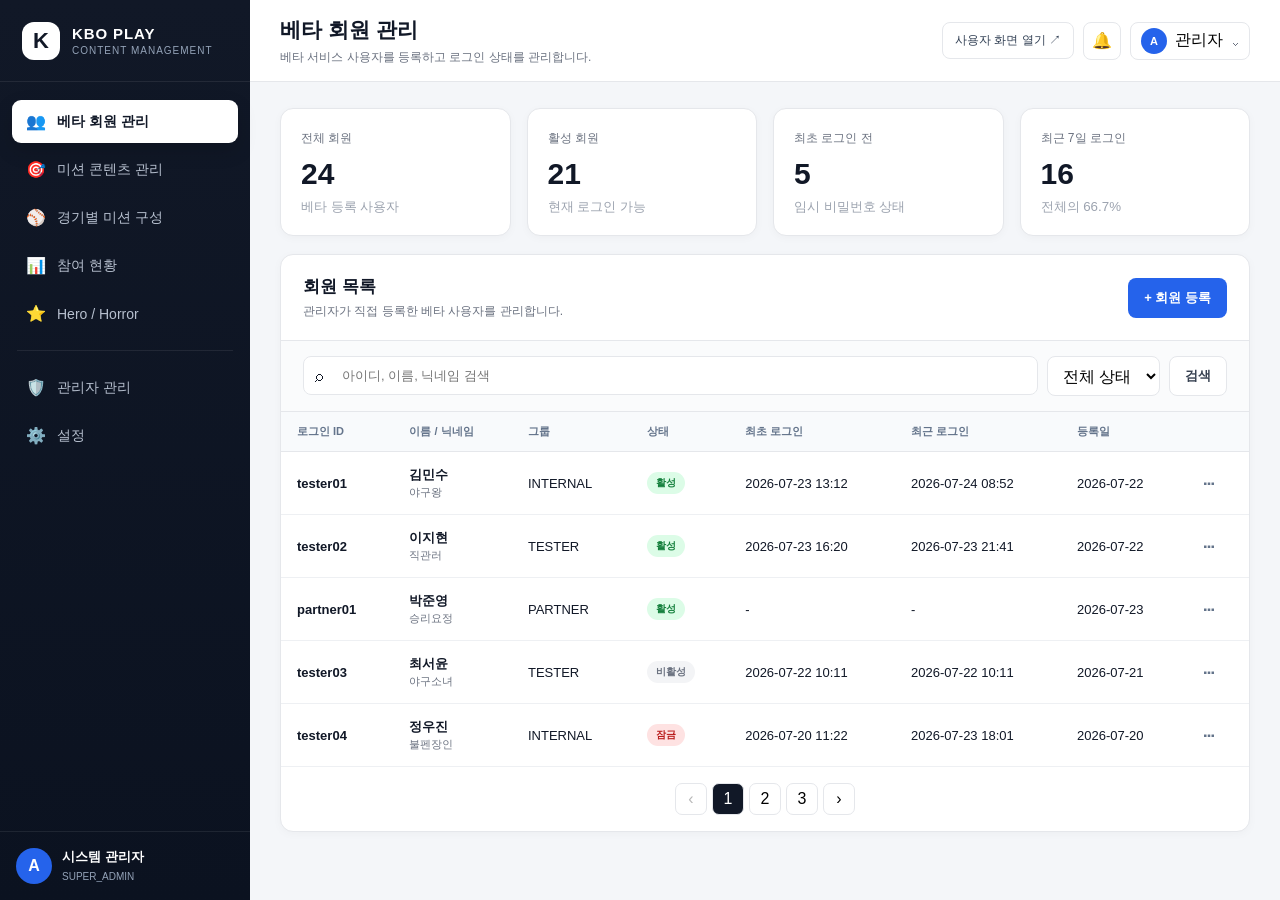
==== admin/index.html @ fc9c2468 "admin" ====
<!doctype html>
<html lang="ko">
<head>
  <meta charset="utf-8" />
  <meta name="viewport" content="width=device-width, initial-scale=1" />
  <meta name="robots" content="noindex,nofollow" />
  <title>KBO Play CMS</title>
  <link rel="stylesheet" href="./assets/admin.css" />
</head>
<body>
  <div class="app-shell">
    <aside class="sidebar" id="sidebar">
      <div class="brand"><div class="brand-mark">K</div><div><strong>KBO PLAY</strong><span>CONTENT MANAGEMENT</span></div></div>
      <nav class="nav" aria-label="CMS 메뉴">
        <button class="nav-item active" data-page="users"><span class="nav-icon">👥</span><span>베타 회원 관리</span></button>
        <button class="nav-item" data-page="missions"><span class="nav-icon">🎯</span><span>미션 콘텐츠 관리</span></button>
        <button class="nav-item" data-page="game-missions"><span class="nav-icon">⚾</span><span>경기별 미션 구성</span></button>
        <button class="nav-item" data-page="participation"><span class="nav-icon">📊</span><span>참여 현황</span></button>
        <button class="nav-item" data-page="hero-horror"><span class="nav-icon">⭐</span><span>Hero / Horror</span></button>
        <div class="nav-divider"></div>
        <button class="nav-item" data-page="admins"><span class="nav-icon">🛡️</span><span>관리자 관리</span></button>
        <button class="nav-item" data-page="settings"><span class="nav-icon">⚙️</span><span>설정</span></button>
      </nav>
      <div class="sidebar-footer"><div class="profile-mini"><div class="avatar">A</div><div><strong>시스템 관리자</strong><span>SUPER_ADMIN</span></div></div></div>
    </aside>
    <main class="main">
      <header class="topbar">
        <div class="topbar-left"><button class="mobile-menu" id="mobileMenu" aria-label="메뉴 열기">☰</button><div><h1 id="pageTitle">베타 회원 관리</h1><p id="pageDesc">베타 서비스 사용자를 등록하고 로그인 상태를 관리합니다.</p></div></div>
        <div class="topbar-right"><a class="front-link" href="../app.html" target="_blank">사용자 화면 열기 ↗</a><button class="icon-button" title="알림">🔔</button><button class="profile-button"><span class="avatar small">A</span><span>관리자</span><span class="chevron">⌄</span></button></div>
      </header>
      <section class="content">
        <div id="users" class="page active">
          <div class="summary-grid">
            <article class="summary-card"><span>전체 회원</span><strong>24</strong><small>베타 등록 사용자</small></article>
            <article class="summary-card"><span>활성 회원</span><strong>21</strong><small>현재 로그인 가능</small></article>
            <article class="summary-card"><span>최초 로그인 전</span><strong>5</strong><small>임시 비밀번호 상태</small></article>
            <article class="summary-card"><span>최근 7일 로그인</span><strong>16</strong><small>전체의 66.7%</small></article>
          </div>
          <div class="panel">
            <div class="panel-head"><div><h2>회원 목록</h2><p>관리자가 직접 등록한 베타 사용자를 관리합니다.</p></div><button class="primary-button" data-modal="userModal">+ 회원 등록</button></div>
            <div class="toolbar"><div class="search-box"><span>⌕</span><input id="userSearch" type="search" placeholder="아이디, 이름, 닉네임 검색" /></div><select id="userStatus"><option value="">전체 상태</option><option value="ACTIVE">활성</option><option value="INACTIVE">비활성</option><option value="LOCKED">잠금</option></select><button class="secondary-button">검색</button></div>
            <div class="table-wrap"><table><thead><tr><th>로그인 ID</th><th>이름 / 닉네임</th><th>그룹</th><th>상태</th><th>최초 로그인</th><th>최근 로그인</th><th>등록일</th><th></th></tr></thead><tbody id="userTable"></tbody></table></div>
            <div class="pagination"><button disabled>‹</button><button class="active">1</button><button>2</button><button>3</button><button>›</button></div>
          </div>
        </div>
        <div id="missions" class="page">
          <div class="panel"><div class="panel-head"><div><h2>미션 콘텐츠</h2><p>미션 빙고에서 재사용할 원본 콘텐츠와 판정 조건을 관리합니다.</p></div><button class="primary-button" data-modal="missionModal">+ 미션 등록</button></div>
            <div class="toolbar"><div class="search-box"><span>⌕</span><input type="search" placeholder="미션명 또는 코드 검색" /></div><select><option>전체 카테고리</option><option>투수</option><option>타자</option><option>팀</option><option>경기</option></select><select><option>전체 상태</option><option>사용</option><option>미사용</option></select><button class="secondary-button">검색</button></div>
            <div class="mission-grid" id="missionGrid"></div>
          </div>
        </div>
        <div id="game-missions" class="page">
          <div class="panel"><div class="panel-head"><div><h2>경기별 미션 구성</h2><p>외부 경기 API에서 경기를 선택하고 노출할 미션을 편성합니다.</p></div><button class="primary-button">+ 경기 미션 구성</button></div>
            <div class="game-selector"><div class="date-selector"><button>‹</button><strong>2026. 07. 24</strong><button>›</button></div><div class="game-list"><button class="game-card selected"><span class="game-time">18:30</span><strong>LG <em>vs</em> KIA</strong><small>잠실 · 미션 9개</small></button><button class="game-card"><span class="game-time">18:30</span><strong>두산 <em>vs</em> 삼성</strong><small>대구 · 미션 미구성</small></button><button class="game-card"><span class="game-time">18:30</span><strong>롯데 <em>vs</em> 한화</strong><small>대전 · 미션 9개</small></button></div></div>
            <div class="split-layout"><div class="mission-pool"><h3>미션 후보</h3><div class="search-box"><span>⌕</span><input type="search" placeholder="미션 검색" /></div><div id="missionPool"></div></div><div class="bingo-editor"><div class="bingo-head"><div><h3>LG vs KIA 미션 빙고</h3><p>드래그하여 3×3 순서를 구성합니다.</p></div><span class="status-badge draft">임시저장</span></div><div class="bingo-grid" id="bingoGrid"></div><div class="panel-actions"><button class="secondary-button">임시저장</button><button class="primary-button">게시하기</button></div></div></div>
          </div>
        </div>
        <div id="participation" class="page"><div class="empty-state"><div class="empty-icon">📊</div><h2>참여 현황 화면</h2><p>회원 및 경기별 미션 참여 현황은 API 연결 단계에서 구성합니다.</p><span>CMS Prototype</span></div></div>
        <div id="hero-horror" class="page"><div class="empty-state"><div class="empty-icon">⭐</div><h2>Hero / Horror 관리</h2><p>선택 현황과 자동 판정, 관리자 확정 기능을 이후 연결합니다.</p><span>CMS Prototype</span></div></div>
        <div id="admins" class="page"><div class="panel"><div class="panel-head"><div><h2>관리자 계정</h2><p>CMS 접근 계정과 권한을 관리합니다.</p></div><button class="primary-button">+ 관리자 등록</button></div><div class="table-wrap"><table><thead><tr><th>로그인 ID</th><th>관리자명</th><th>권한</th><th>상태</th><th>최근 로그인</th><th>등록일</th></tr></thead><tbody><tr><td><strong>admin</strong></td><td>시스템 관리자</td><td><span class="status-badge purple">SUPER_ADMIN</span></td><td><span class="status-badge active">활성</span></td><td>2026-07-24 09:10</td><td>2026-07-23</td></tr></tbody></table></div></div></div>
        <div id="settings" class="page"><div class="panel settings-panel"><h2>서비스 설정</h2><div class="setting-row"><div><strong>베타 서비스 운영</strong><p>사용자 프론트의 참여 기능을 활성화합니다.</p></div><label class="switch"><input type="checkbox" checked><span></span></label></div><div class="setting-row"><div><strong>미션 제출 마감</strong><p>경기 시작 시간에 자동으로 제출을 마감합니다.</p></div><label class="switch"><input type="checkbox" checked><span></span></label></div><div class="setting-row"><div><strong>Hero / Horror 노출</strong><p>사용자 프론트에 Hero / Horror 선택 기능을 노출합니다.</p></div><label class="switch"><input type="checkbox"><span></span></label></div></div></div>
      </section>
    </main>
  </div>
  <div class="modal" id="userModal" aria-hidden="true"><div class="modal-backdrop" data-close></div><div class="modal-card"><div class="modal-head"><div><h2>베타 회원 등록</h2><p>회원가입 없이 관리자가 로그인 계정을 발급합니다.</p></div><button data-close>×</button></div><form id="userForm"><div class="form-grid"><label><span>로그인 ID *</span><input name="loginId" required placeholder="예: tester01"></label><label><span>이름 *</span><input name="name" required placeholder="사용자 이름"></label><label><span>닉네임 *</span><input name="nickname" required placeholder="서비스 노출 닉네임"></label><label><span>사용자 그룹</span><select name="group"><option>INTERNAL</option><option>PARTNER</option><option>TESTER</option></select></label><label class="full"><span>임시 비밀번호 *</span><input name="password" type="password" required value="Temp1234!"></label><label class="full"><span>관리자 메모</span><textarea name="memo" rows="3" placeholder="테스트 목적, 소속 등"></textarea></label></div><div class="modal-actions"><button type="button" class="secondary-button" data-close>취소</button><button class="primary-button" type="submit">등록</button></div></form></div></div>
  <div class="modal" id="missionModal" aria-hidden="true"><div class="modal-backdrop" data-close></div><div class="modal-card large"><div class="modal-head"><div><h2>미션 콘텐츠 등록</h2><p>경기별 미션 구성에서 재사용할 콘텐츠를 만듭니다.</p></div><button data-close>×</button></div><form id="missionForm"><div class="form-grid"><label><span>미션 코드 *</span><input name="code" required placeholder="PITCHER_SO_7"></label><label><span>미션명 *</span><input name="name" required placeholder="선발투수 7탈삼진 이상"></label><label><span>유형 *</span><select name="type"><option>PLAYER</option><option>TEAM</option><option>GAME</option></select></label><label><span>카테고리 *</span><select name="category"><option>PITCHER</option><option>BATTER</option><option>TEAM</option><option>GAME</option></select></label><label><span>통계 코드 *</span><input name="stat" required placeholder="STRIKEOUT"></label><label><span>비교 조건 *</span><select name="operator"><option>GTE</option><option>LTE</option><option>EQ</option><option>GT</option><option>LT</option></select></label><label><span>기준값</span><input name="threshold" type="number" value="7"></label><label><span>난이도</span><select name="difficulty"><option>EASY</option><option selected>NORMAL</option><option>HARD</option></select></label><label class="full"><span>설명</span><textarea name="description" rows="3" placeholder="사용자에게 노출할 설명"></textarea></label></div><div class="modal-actions"><button type="button" class="secondary-button" data-close>취소</button><button class="primary-button" type="submit">등록</button></div></form></div></div>
  <div class="toast" id="toast"></div>
  <script src="./assets/admin.js"></script>
</body>
</html>
---- admin/assets/admin.css ----
:root{--navy:#111827;--blue:#2563eb;--bg:#f4f6f9;--line:#e5e7eb;--text:#111827;--muted:#6b7280;font-family:Inter,Pretendard,-apple-system,BlinkMacSystemFont,"Segoe UI",sans-serif}*{box-sizing:border-box}body{margin:0;background:var(--bg);color:var(--text)}button,input,select,textarea{font:inherit}button{cursor:pointer}.app-shell{min-height:100vh;display:flex}.sidebar{position:fixed;inset:0 auto 0 0;width:250px;background:linear-gradient(180deg,var(--navy),#0b1220);color:#fff;display:flex;flex-direction:column;z-index:20}.brand{height:82px;padding:20px 22px;display:flex;gap:12px;align-items:center;border-bottom:1px solid rgba(255,255,255,.08)}.brand-mark{width:38px;height:38px;border-radius:12px;background:#fff;color:var(--navy);font-weight:900;font-size:22px;display:grid;place-items:center}.brand strong{display:block;font-size:15px;letter-spacing:.06em}.brand span{display:block;margin-top:3px;font-size:10px;color:#94a3b8;letter-spacing:.1em}.nav{padding:18px 12px;display:flex;flex-direction:column;gap:5px}.nav-item{border:0;background:transparent;color:#b7c0cf;padding:12px 14px;border-radius:9px;display:flex;gap:11px;align-items:center;text-align:left;font-size:14px}.nav-item:hover{background:rgba(255,255,255,.06);color:#fff}.nav-item.active{background:#fff;color:#111827;font-weight:700;box-shadow:0 8px 20px rgba(0,0,0,.14)}.nav-icon{font-size:16px;width:20px;text-align:center}.nav-divider{height:1px;background:rgba(255,255,255,.08);margin:10px 5px}.sidebar-footer{margin-top:auto;padding:16px;border-top:1px solid rgba(255,255,255,.08)}.profile-mini{display:flex;gap:10px;align-items:center}.avatar{width:36px;height:36px;border-radius:50%;display:grid;place-items:center;background:#2563eb;color:#fff;font-weight:800}.profile-mini strong{display:block;font-size:13px}.profile-mini span{font-size:10px;color:#94a3b8}.main{margin-left:250px;width:calc(100% - 250px)}.topbar{height:82px;background:#fff;border-bottom:1px solid var(--line);padding:0 30px;display:flex;align-items:center;justify-content:space-between;position:sticky;top:0;z-index:10}.topbar-left{display:flex;align-items:center;gap:14px}.topbar h1{font-size:21px;margin:0 0 5px}.topbar p{margin:0;color:var(--muted);font-size:12px}.topbar-right{display:flex;align-items:center;gap:9px}.front-link{color:#334155;text-decoration:none;font-size:12px;padding:9px 12px;border:1px solid var(--line);border-radius:8px}.icon-button,.profile-button,.mobile-menu{border:1px solid var(--line);background:#fff;border-radius:8px;height:38px}.icon-button{width:38px}.profile-button{display:flex;align-items:center;gap:8px;padding:0 10px}.avatar.small{width:26px;height:26px;font-size:11px}.chevron{color:var(--muted)}.mobile-menu{display:none;width:38px}.content{padding:26px 30px 50px}.page{display:none}.page.active{display:block}.summary-grid{display:grid;grid-template-columns:repeat(4,minmax(0,1fr));gap:16px;margin-bottom:18px}.summary-card{background:#fff;border:1px solid var(--line);border-radius:13px;padding:19px 20px;box-shadow:0 2px 8px rgba(15,23,42,.03)}.summary-card span{font-size:12px;color:var(--muted)}.summary-card strong{display:block;font-size:30px;margin:10px 0 6px}.summary-card small{color:#9ca3af}.panel{background:#fff;border:1px solid var(--line);border-radius:13px;box-shadow:0 2px 10px rgba(15,23,42,.03);overflow:hidden}.panel-head{padding:20px 22px;display:flex;justify-content:space-between;gap:20px;align-items:center;border-bottom:1px solid var(--line)}.panel-head h2,.settings-panel h2{margin:0 0 5px;font-size:17px}.panel-head p{margin:0;color:var(--muted);font-size:12px}.primary-button,.secondary-button{border-radius:8px;padding:10px 15px;border:1px solid transparent;font-size:13px;font-weight:700}.primary-button{background:var(--blue);color:#fff}.secondary-button{background:#fff;border-color:var(--line);color:#374151}.toolbar{display:flex;gap:9px;padding:15px 22px;border-bottom:1px solid var(--line);background:#fafbfc}.search-box{border:1px solid var(--line);background:#fff;border-radius:8px;height:39px;display:flex;align-items:center;gap:8px;padding:0 11px;min-width:300px;flex:1}.search-box input{border:0;outline:0;width:100%;font-size:13px}select,input,textarea{border:1px solid var(--line);border-radius:8px;padding:9px 11px;background:#fff;outline:none}.table-wrap{overflow:auto}table{width:100%;border-collapse:collapse;font-size:13px}th{background:#f8fafc;color:#64748b;text-align:left;font-size:11px;padding:12px 16px;border-bottom:1px solid var(--line);white-space:nowrap}td{padding:14px 16px;border-bottom:1px solid #eef0f3;white-space:nowrap}tbody tr:hover{background:#fafcff}.user-name strong{display:block}.user-name span{font-size:11px;color:var(--muted)}.status-badge{display:inline-flex;align-items:center;border-radius:999px;padding:4px 9px;font-size:10px;font-weight:800;background:#f1f5f9;color:#475569}.status-badge.active{background:#dcfce7;color:#15803d}.status-badge.inactive{background:#f3f4f6;color:#6b7280}.status-badge.locked{background:#fee2e2;color:#b91c1c}.status-badge.purple{background:#ede9fe;color:#6d28d9}.status-badge.draft{background:#fef3c7;color:#b45309}.more-button{border:0;background:transparent;color:#64748b;font-size:20px}.pagination{padding:16px 20px;display:flex;justify-content:center;gap:5px}.pagination button{width:32px;height:32px;border:1px solid var(--line);background:#fff;border-radius:7px}.pagination button.active{background:var(--navy);color:#fff}.mission-grid{padding:20px 22px;display:grid;grid-template-columns:repeat(3,minmax(0,1fr));gap:13px}.mission-card{border:1px solid var(--line);border-radius:11px;padding:16px}.mission-card-head{display:flex;justify-content:space-between}.mission-card h3{margin:8px 0 6px;font-size:14px}.mission-card p{margin:0;color:var(--muted);font-size:11px}.mission-meta{display:flex;gap:6px;flex-wrap:wrap;margin-top:13px}.tag{background:#f1f5f9;color:#475569;border-radius:6px;padding:4px 7px;font-size:10px}.game-selector{padding:20px 22px;border-bottom:1px solid var(--line);background:#fafbfc}.date-selector{display:flex;align-items:center;justify-content:center;gap:20px;margin-bottom:14px}.date-selector button{border:0;background:transparent;font-size:20px}.game-list{display:grid;grid-template-columns:repeat(3,minmax(0,1fr));gap:10px}.game-card{text-align:left;background:#fff;border:1px solid var(--line);border-radius:10px;padding:13px 15px}.game-card.selected{border:2px solid var(--blue);background:#eff6ff}.game-card .game-time{display:block;color:var(--muted);font-size:10px}.game-card strong{display:block;margin:7px 0;font-size:14px}.game-card em{font-style:normal;color:#94a3b8;margin:0 6px}.game-card small{color:#64748b}.split-layout{display:grid;grid-template-columns:360px 1fr;min-height:520px}.mission-pool{padding:20px;border-right:1px solid var(--line);background:#fbfcfd}.mission-pool h3,.bingo-editor h3{margin:0 0 13px;font-size:14px}.mission-pool .search-box{min-width:0;margin-bottom:12px}.pool-item{background:#fff;border:1px solid var(--line);border-radius:9px;padding:12px;margin-bottom:8px;display:flex;align-items:center;justify-content:space-between;gap:10px}.pool-item strong{font-size:12px}.pool-item span{font-size:10px;color:var(--muted)}.pool-item button{border:0;background:#eff6ff;color:#2563eb;border-radius:6px;width:27px;height:27px}.bingo-editor{padding:20px 25px}.bingo-head{display:flex;align-items:start;justify-content:space-between}.bingo-head p{margin:-7px 0 16px;color:var(--muted);font-size:11px}.bingo-grid{display:grid;grid-template-columns:repeat(3,1fr);gap:10px;max-width:650px}.bingo-cell{min-height:112px;border:1px dashed #cbd5e1;border-radius:10px;padding:13px;background:#fff;display:flex;flex-direction:column;justify-content:space-between}.bingo-cell .number{font-size:10px;color:#94a3b8}.bingo-cell strong{font-size:12px;line-height:1.5}.bingo-cell small{font-size:10px;color:#64748b}.panel-actions{display:flex;justify-content:flex-end;gap:8px;margin-top:18px;max-width:650px}.empty-state{background:#fff;border:1px solid var(--line);border-radius:13px;min-height:500px;display:grid;place-content:center;text-align:center}.empty-icon{font-size:44px}.empty-state h2{margin:13px 0 7px}.empty-state p{color:var(--muted);font-size:13px}.empty-state span{color:#94a3b8;font-size:11px}.settings-panel{padding:24px}.setting-row{display:flex;align-items:center;justify-content:space-between;padding:19px 0;border-bottom:1px solid var(--line)}.setting-row strong{font-size:14px}.setting-row p{margin:5px 0 0;color:var(--muted);font-size:12px}.switch input{display:none}.switch span{display:block;width:43px;height:24px;background:#cbd5e1;border-radius:999px;position:relative}.switch span:after{content:"";position:absolute;width:18px;height:18px;background:#fff;border-radius:50%;top:3px;left:3px;transition:.2s}.switch input:checked+span{background:#2563eb}.switch input:checked+span:after{left:22px}.modal{display:none;position:fixed;inset:0;z-index:100}.modal.open{display:block}.modal-backdrop{position:absolute;inset:0;background:rgba(15,23,42,.55)}.modal-card{position:relative;background:#fff;width:min(560px,calc(100% - 30px));margin:7vh auto;border-radius:14px;box-shadow:0 30px 80px rgba(0,0,0,.25);overflow:hidden}.modal-card.large{width:min(720px,calc(100% - 30px))}.modal-head{display:flex;justify-content:space-between;align-items:start;padding:20px 22px;border-bottom:1px solid var(--line)}.modal-head h2{font-size:17px;margin:0 0 5px}.modal-head p{font-size:11px;color:var(--muted);margin:0}.modal-head button{border:0;background:transparent;font-size:24px;color:#64748b}.modal form{padding:20px 22px}.form-grid{display:grid;grid-template-columns:1fr 1fr;gap:15px}.form-grid label{display:flex;flex-direction:column;gap:7px}.form-grid label span{font-size:11px;font-weight:700;color:#475569}.form-grid .full{grid-column:1/-1}.modal-actions{display:flex;justify-content:flex-end;gap:8px;margin-top:20px}.toast{position:fixed;right:25px;bottom:25px;background:#111827;color:#fff;padding:12px 16px;border-radius:9px;font-size:12px;opacity:0;transform:translateY(15px);transition:.25s;z-index:200}.toast.show{opacity:1;transform:translateY(0)}@media(max-width:1100px){.summary-grid{grid-template-columns:repeat(2,1fr)}.mission-grid{grid-template-columns:repeat(2,1fr)}.split-layout{grid-template-columns:300px 1fr}}@media(max-width:820px){.sidebar{transform:translateX(-100%);transition:.25s}.sidebar.open{transform:translateX(0)}.main{margin-left:0;width:100%}.mobile-menu{display:block}.topbar{padding:0 16px}.topbar-right .front-link,.profile-button span:not(.avatar){display:none}.content{padding:18px 14px}.summary-grid{grid-template-columns:1fr 1fr}.mission-grid,.game-list{grid-template-columns:1fr}.split-layout{grid-template-columns:1fr}.mission-pool{border-right:0;border-bottom:1px solid var(--line)}.toolbar{flex-wrap:wrap}.search-box{min-width:100%}.form-grid{grid-template-columns:1fr}.form-grid .full{grid-column:auto}}
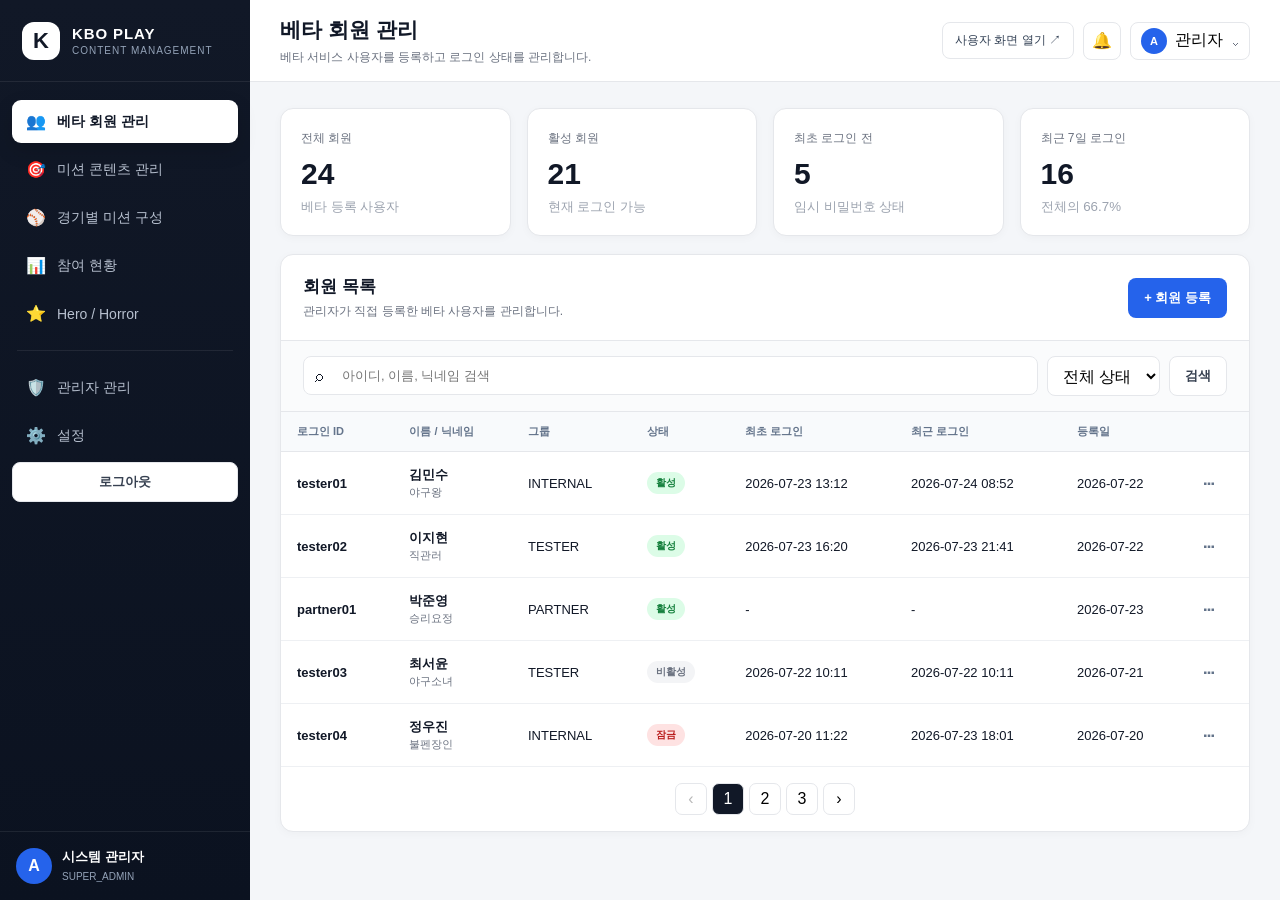
==== commit 40cbdf43: "어드민 로그인" ====
--- a/admin/index.html
+++ b/admin/index.html
@@ -20,8 +20,9 @@
         <div class="nav-divider"></div>
         <button class="nav-item" data-page="admins"><span class="nav-icon">🛡️</span><span>관리자 관리</span></button>
         <button class="nav-item" data-page="settings"><span class="nav-icon">⚙️</span><span>설정</span></button>
+        <button class="secondary-button" type="button" onclick="logoutAdmin()">로그아웃</button>
       </nav>
-      <div class="sidebar-footer"><div class="profile-mini"><div class="avatar">A</div><div><strong>시스템 관리자</strong><span>SUPER_ADMIN</span></div></div></div>
+      <div class="sidebar-footer"><div class="profile-mini"><div class="avatar">A</div><div><strong data-admin-name>시스템 관리자</strong><span data-admin-role>SUPER_ADMIN</span></div></div></div>
     </aside>
     <main class="main">
       <header class="topbar">
